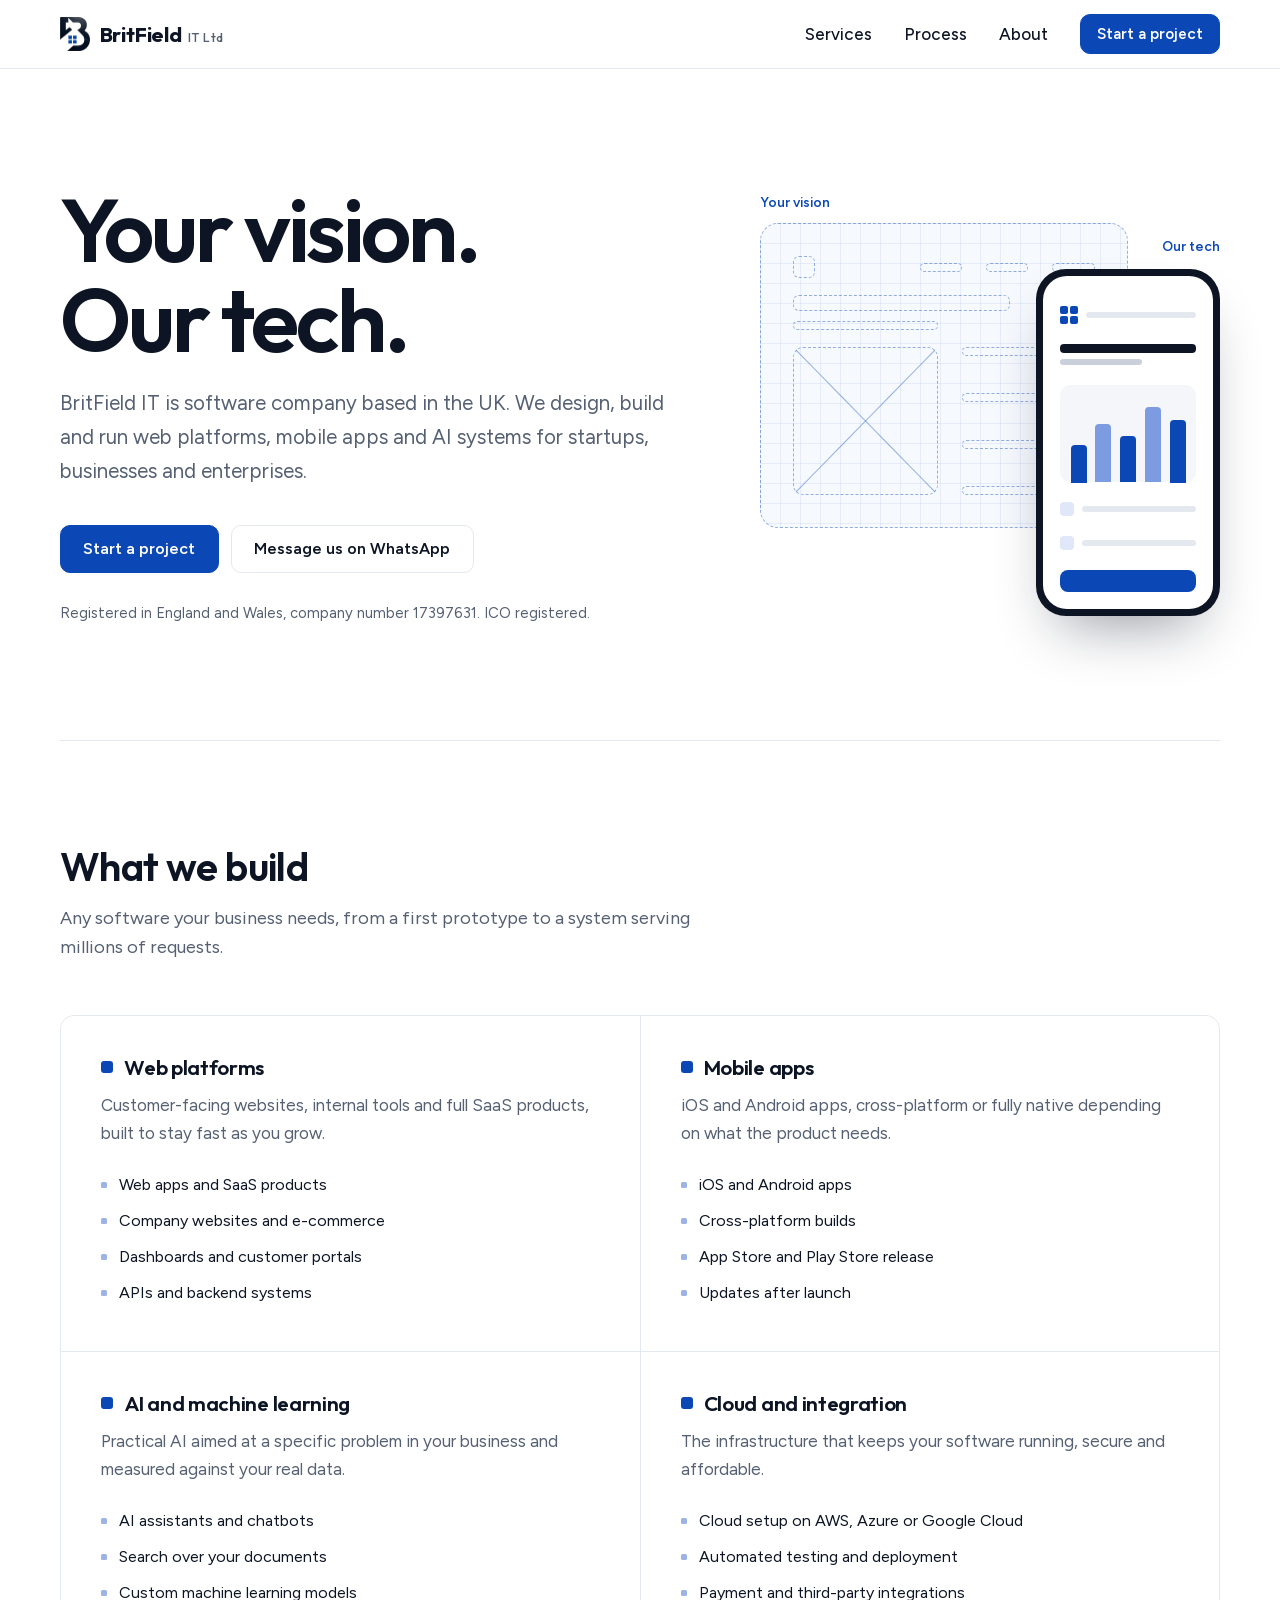
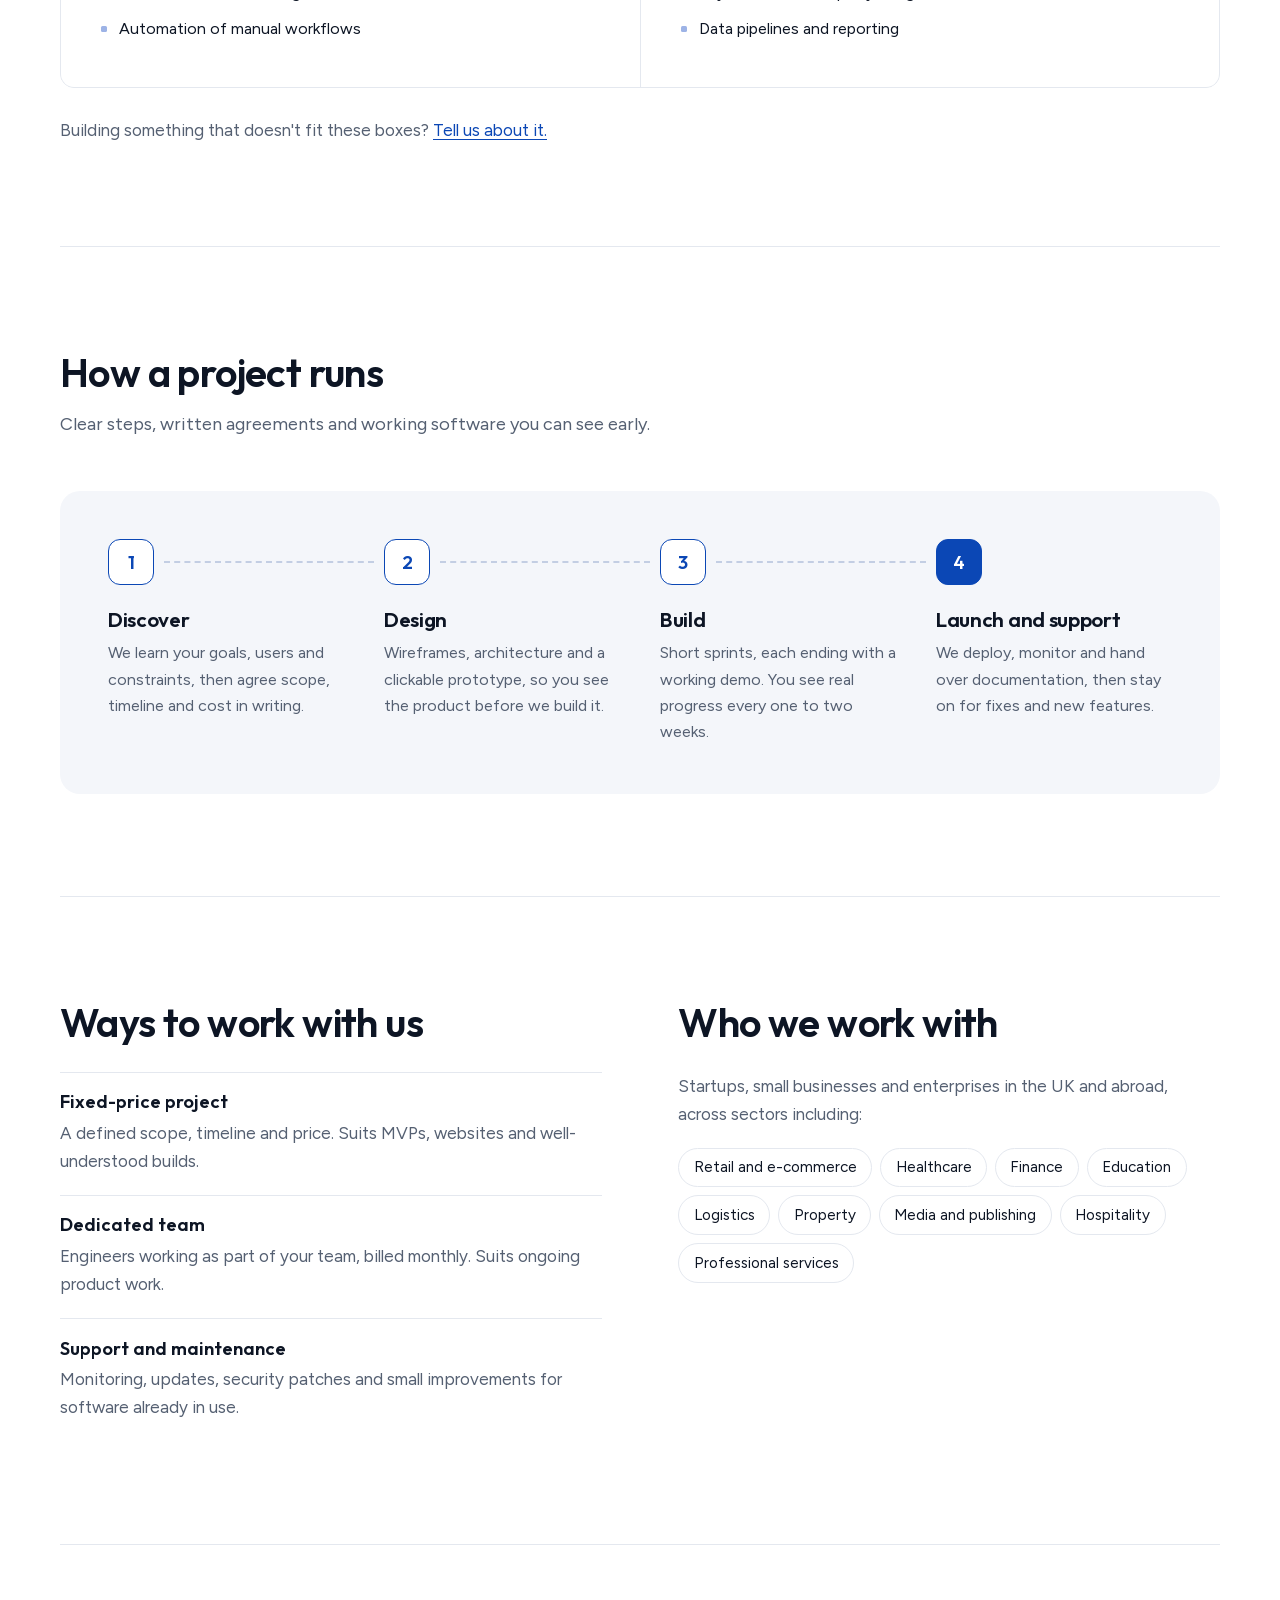
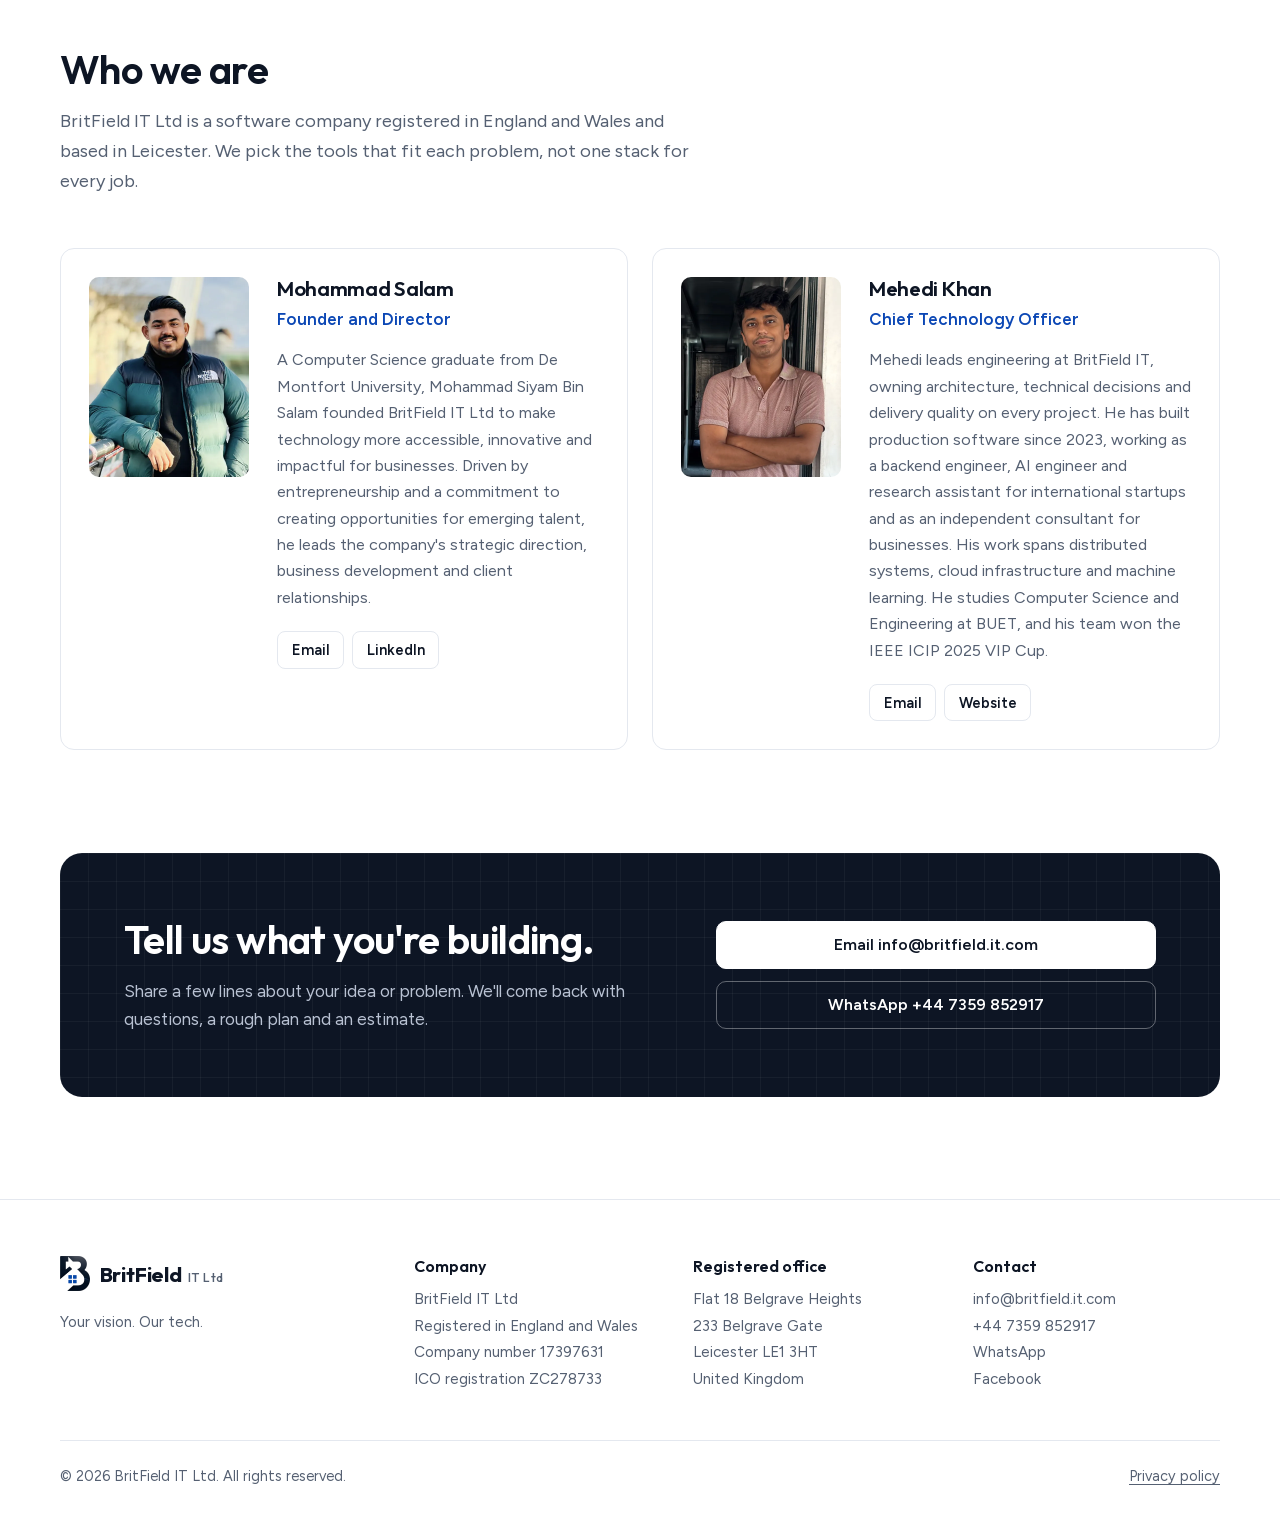
==== site/index.html @ c87a5aa4 "Add company website and GitHub Pages deploy Static site in site/ with home and privacy pages, self-h" ====
<!doctype html>
<html lang="en-GB">
<head>
  <meta charset="utf-8">
  <meta name="viewport" content="width=device-width, initial-scale=1">
  <title>BritField IT Ltd | Software development for businesses</title>
  <meta name="description" content="BritField IT Ltd is a UK software company building web platforms, mobile apps, AI systems and cloud infrastructure for startups, businesses and enterprises.">
  <link rel="canonical" href="https://www.britfield.it.com/">
  <meta property="og:type" content="website">
  <meta property="og:title" content="BritField IT Ltd">
  <meta property="og:description" content="Your vision. Our tech. Web, mobile, AI and cloud software for businesses.">
  <meta property="og:url" content="https://www.britfield.it.com/">
  <meta property="og:image" content="https://www.britfield.it.com/assets/img/branding.webp">
  <meta name="twitter:card" content="summary_large_image">
  <meta name="theme-color" content="#ffffff">
  <link rel="icon" type="image/png" sizes="32x32" href="assets/img/favicon-32.png">
  <link rel="apple-touch-icon" href="assets/img/apple-touch-icon.png">
  <link rel="preload" href="assets/fonts/outfit.woff2" as="font" type="font/woff2" crossorigin>
  <link rel="stylesheet" href="assets/style.css">
  <script type="application/ld+json">
  {
    "@context": "https://schema.org",
    "@type": "Organization",
    "name": "BritField IT Ltd",
    "url": "https://www.britfield.it.com",
    "logo": "https://www.britfield.it.com/assets/img/logo.webp",
    "email": "info@britfield.it.com",
    "telephone": "+447359852917",
    "slogan": "Your vision. Our tech.",
    "foundingDate": "2026-08-13",
    "address": {
      "@type": "PostalAddress",
      "streetAddress": "Flat 18 Belgrave Heights, 233 Belgrave Gate",
      "addressLocality": "Leicester",
      "postalCode": "LE1 3HT",
      "addressCountry": "GB"
    },
    "sameAs": ["https://www.facebook.com/britfield.it"]
  }
  </script>
</head>
<body>
  <header class="site-header">
    <div class="wrap header-inner">
      <a class="brand" href="#top" aria-label="BritField IT, home">
        <img src="assets/img/logo.webp" alt="" width="30" height="35">
        <span>BritField <small>IT Ltd</small></span>
      </a>
      <button class="nav-toggle" aria-expanded="false" aria-controls="nav" aria-label="Open menu"><span></span><span></span><span></span></button>
      <nav id="nav" class="nav">
        <a href="#services">Services</a>
        <a href="#process">Process</a>
        <a href="#about">About</a>
        <a class="btn btn-small" href="#contact">Start a project</a>
      </nav>
    </div>
  </header>

  <main id="top">
    <section class="hero wrap">
      <div class="hero-copy">
        <h1>Your vision.<br> Our tech.</h1>
        <p class="lede">BritField IT is software company based in the UK. We design, build and run web platforms, mobile apps and AI systems for startups, businesses and enterprises.</p>
        <div class="actions">
          <a class="btn" href="mailto:info@britfield.it.com?subject=New%20project%20enquiry">Start a project</a>
          <a class="btn btn-ghost" href="https://wa.me/447359852917">Message us on WhatsApp</a>
        </div>
        <p class="credentials">Registered in England and Wales, company number 17397631. ICO registered.</p>
      </div>
      <div class="vision" aria-hidden="true">
        <div class="sketch">
          <span class="note">Your vision</span>
          <div class="w-nav"><i></i><b></b><b></b><b></b></div>
          <div class="w-head"><b></b><b></b></div>
          <div class="w-body">
            <div class="w-img"></div>
            <div class="w-list"><b></b><b></b><b></b><b></b></div>
          </div>
        </div>
        <div class="device">
          <span class="note">Our tech</span>
          <div class="screen">
            <div class="s-top"><span class="s-icon"><i></i><i></i><i></i><i></i></span><b></b></div>
            <div class="s-head"><b></b><b></b></div>
            <div class="s-chart"><i style="--h:45%"></i><i style="--h:70%"></i><i style="--h:55%"></i><i style="--h:90%"></i><i style="--h:75%"></i></div>
            <div class="s-row"><i></i><b></b></div>
            <div class="s-row"><i></i><b></b></div>
            <div class="s-btn"></div>
          </div>
        </div>
      </div>
    </section>

    <section id="services" class="section wrap">
      <div class="section-head">
        <h2>What we build</h2>
        <p>Any software your business needs, from a first prototype to a system serving millions of requests.</p>
      </div>
      <div class="panes">
        <article id="web" class="pane">
          <h3>Web platforms</h3>
          <p>Customer-facing websites, internal tools and full SaaS products, built to stay fast as you grow.</p>
          <ul>
            <li>Web apps and SaaS products</li>
            <li>Company websites and e-commerce</li>
            <li>Dashboards and customer portals</li>
            <li>APIs and backend systems</li>
          </ul>
        </article>
        <article id="mobile" class="pane">
          <h3>Mobile apps</h3>
          <p>iOS and Android apps, cross-platform or fully native depending on what the product needs.</p>
          <ul>
            <li>iOS and Android apps</li>
            <li>Cross-platform builds</li>
            <li>App Store and Play Store release</li>
            <li>Updates after launch</li>
          </ul>
        </article>
        <article id="ai" class="pane">
          <h3>AI and machine learning</h3>
          <p>Practical AI aimed at a specific problem in your business and measured against your real data.</p>
          <ul>
            <li>AI assistants and chatbots</li>
            <li>Search over your documents</li>
            <li>Custom machine learning models</li>
            <li>Automation of manual workflows</li>
          </ul>
        </article>
        <article id="cloud" class="pane">
          <h3>Cloud and integration</h3>
          <p>The infrastructure that keeps your software running, secure and affordable.</p>
          <ul>
            <li>Cloud setup on AWS, Azure or Google Cloud</li>
            <li>Automated testing and deployment</li>
            <li>Payment and third-party integrations</li>
            <li>Data pipelines and reporting</li>
          </ul>
        </article>
      </div>
      <p class="aside">Building something that doesn't fit these boxes? <a href="#contact">Tell us about it.</a></p>
    </section>

    <section id="process" class="section wrap">
      <div class="section-head">
        <h2>How a project runs</h2>
        <p>Clear steps, written agreements and working software you can see early.</p>
      </div>
      <ol class="steps">
        <li>
          <span class="mark">1</span>
          <h3>Discover</h3>
          <p>We learn your goals, users and constraints, then agree scope, timeline and cost in writing.</p>
        </li>
        <li>
          <span class="mark">2</span>
          <h3>Design</h3>
          <p>Wireframes, architecture and a clickable prototype, so you see the product before we build it.</p>
        </li>
        <li>
          <span class="mark">3</span>
          <h3>Build</h3>
          <p>Short sprints, each ending with a working demo. You see real progress every one to two weeks.</p>
        </li>
        <li>
          <span class="mark">4</span>
          <h3>Launch and support</h3>
          <p>We deploy, monitor and hand over documentation, then stay on for fixes and new features.</p>
        </li>
      </ol>
    </section>

    <section class="section wrap split">
      <div>
        <h2>Ways to work with us</h2>
        <dl class="models">
          <dt>Fixed-price project</dt>
          <dd>A defined scope, timeline and price. Suits MVPs, websites and well-understood builds.</dd>
          <dt>Dedicated team</dt>
          <dd>Engineers working as part of your team, billed monthly. Suits ongoing product work.</dd>
          <dt>Support and maintenance</dt>
          <dd>Monitoring, updates, security patches and small improvements for software already in use.</dd>
        </dl>
      </div>
      <div>
        <h2>Who we work with</h2>
        <p class="muted">Startups, small businesses and enterprises in the UK and abroad, across sectors including:</p>
        <ul class="tags">
          <li>Retail and e-commerce</li>
          <li>Healthcare</li>
          <li>Finance</li>
          <li>Education</li>
          <li>Logistics</li>
          <li>Property</li>
          <li>Media and publishing</li>
          <li>Hospitality</li>
          <li>Professional services</li>
        </ul>
      </div>
    </section>

    <section id="about" class="section wrap">
      <div class="section-head">
        <h2>Who we are</h2>
        <p>BritField IT Ltd is a software company registered in England and Wales and based in Leicester. We pick the tools that fit each problem, not one stack for every job.</p>
      </div>
      <div class="team">
        <article class="person">
          <img src="assets/img/mohammad-salam.webp" alt="Mohammad Salam" width="640" height="800" loading="lazy">
          <div>
            <h3>Mohammad Salam</h3>
            <p class="role">Founder and Director</p>
            <p>A Computer Science graduate from De Montfort University, Mohammad Siyam Bin Salam founded BritField IT Ltd to make technology more accessible, innovative and impactful for businesses. Driven by entrepreneurship and a commitment to creating opportunities for emerging talent, he leads the company's strategic direction, business development and client relationships.</p>
            <p class="links">
              <a href="mailto:sbsr31@gmail.com">Email</a>
              <a href="https://www.linkedin.com/in/mohammad-salam-21124b236">LinkedIn</a>
            </p>
          </div>
        </article>
        <article class="person">
          <img src="assets/img/mehedi-khan.webp" alt="Mehedi Khan" width="640" height="800" loading="lazy">
          <div>
            <h3>Mehedi Khan</h3>
            <p class="role">Chief Technology Officer</p>
            <p>Mehedi leads engineering at BritField IT, owning architecture, technical decisions and delivery quality on every project. He has built production software since 2023, working as a backend engineer, AI engineer and research assistant for international startups and as an independent consultant for businesses. His work spans distributed systems, cloud infrastructure and machine learning. He studies Computer Science and Engineering at BUET, and his team won the IEEE ICIP 2025 VIP Cup.</p>
            <p class="links">
              <a href="mailto:mehedi.72.khan@gmail.com">Email</a>
              <a href="https://mehedikhan.me">Website</a>
            </p>
          </div>
        </article>
      </div>
    </section>

    <section id="contact" class="section wrap">
      <div class="contact">
        <div>
          <h2>Tell us what you're building.</h2>
          <p>Share a few lines about your idea or problem. We'll come back with questions, a rough plan and an estimate.</p>
        </div>
        <div class="contact-actions">
          <a class="btn btn-light" href="mailto:info@britfield.it.com?subject=New%20project%20enquiry">Email info@britfield.it.com</a>
          <a class="btn btn-outline-light" href="https://wa.me/447359852917">WhatsApp +44 7359 852917</a>
        </div>
      </div>
    </section>
  </main>

  <footer class="site-footer">
    <div class="wrap footer-grid">
      <div>
        <a class="brand" href="#top">
          <img src="assets/img/logo.webp" alt="" width="30" height="35">
          <span>BritField <small>IT Ltd</small></span>
        </a>
        <p class="muted">Your vision. Our tech.</p>
      </div>
      <div>
        <h2>Company</h2>
        <p>BritField IT Ltd<br>Registered in England and Wales<br>Company number 17397631<br>ICO registration ZC278733</p>
      </div>
      <div>
        <h2>Registered office</h2>
        <address>Flat 18 Belgrave Heights<br>233 Belgrave Gate<br>Leicester LE1 3HT<br>United Kingdom</address>
      </div>
      <div>
        <h2>Contact</h2>
        <p>
          <a href="mailto:info@britfield.it.com">info@britfield.it.com</a><br>
          <a href="tel:+447359852917">+44 7359 852917</a><br>
          <a href="https://wa.me/447359852917">WhatsApp</a><br>
          <a href="https://www.facebook.com/britfield.it">Facebook</a>
        </p>
      </div>
    </div>
    <div class="wrap footer-base">
      <p>&copy; 2026 BritField IT Ltd. All rights reserved.</p>
      <a href="privacy.html">Privacy policy</a>
    </div>
  </footer>

  <script src="assets/main.js"></script>
</body>
</html>
---- site/assets/style.css ----
@font-face {
  font-family: "Outfit";
  src: url("fonts/outfit.woff2") format("woff2");
  font-weight: 500 700;
  font-display: swap;
}
@font-face {
  font-family: "Figtree";
  src: url("fonts/figtree.woff2") format("woff2");
  font-weight: 400 600;
  font-display: swap;
}

:root {
  --ink: #0d1524;
  --blue: #0b47b5;
  --blue-deep: #083a95;
  --slate: #556072;
  --line: #e4e8ef;
  --mist: #f4f6fa;
  --radius: 14px;
  --display: "Outfit", system-ui, sans-serif;
  --body: "Figtree", system-ui, sans-serif;
}

*, *::before, *::after { box-sizing: border-box; }
html { scroll-behavior: smooth; scroll-padding-top: 80px; }
body {
  margin: 0;
  background: #fff;
  color: var(--ink);
  font: 400 1.0625rem/1.65 var(--body);
  -webkit-font-smoothing: antialiased;
}
img { display: block; max-width: 100%; height: auto; }
a { color: var(--blue); text-underline-offset: 3px; }
a:hover { color: var(--blue-deep); }
:focus-visible { outline: 2px solid var(--blue); outline-offset: 3px; border-radius: 4px; }
h1, h2, h3 { font-family: var(--display); font-weight: 600; line-height: 1.1; margin: 0; letter-spacing: -0.015em; }
h2 { font-size: clamp(1.75rem, 3.2vw, 2.5rem); }
h3 { font-size: 1.3rem; }
p { margin: 0; }
.muted { color: var(--slate); }

.wrap { width: min(1160px, 100% - 2.5rem); margin-inline: auto; }

/* Buttons */
.btn {
  display: inline-flex;
  align-items: center;
  justify-content: center;
  min-height: 48px;
  padding: 0 1.4rem;
  border-radius: 10px;
  border: 1.5px solid var(--blue);
  background: var(--blue);
  color: #fff;
  font: 600 1rem var(--body);
  text-decoration: none;
  transition: background .15s, border-color .15s, color .15s;
}
.btn:hover { background: var(--blue-deep); border-color: var(--blue-deep); color: #fff; }
.btn-small { min-height: 40px; padding: 0 1rem; font-size: .95rem; }
.btn-ghost { background: transparent; color: var(--ink); border-color: var(--line); }
.btn-ghost:hover { background: var(--mist); color: var(--ink); border-color: var(--line); }
.btn-light { background: #fff; color: var(--ink); border-color: #fff; }
.btn-light:hover { background: var(--mist); color: var(--ink); border-color: var(--mist); }
.btn-outline-light { background: transparent; color: #fff; border-color: rgba(255,255,255,.35); }
.btn-outline-light:hover { background: rgba(255,255,255,.08); border-color: #fff; }

/* Header */
.site-header {
  position: sticky;
  top: 0;
  z-index: 10;
  background: rgba(255,255,255,.92);
  backdrop-filter: blur(10px);
  border-bottom: 1px solid var(--line);
}
.header-inner { display: flex; align-items: center; justify-content: space-between; height: 68px; }
.brand { display: inline-flex; align-items: center; gap: .6rem; color: var(--ink); text-decoration: none; }
.brand:hover { color: var(--ink); }
.brand img { width: 30px; }
.brand span { font: 700 1.3rem var(--display); letter-spacing: -0.01em; }
.brand small { font-weight: 500; font-size: .8rem; color: var(--slate); letter-spacing: .04em; margin-left: .15rem; }
.nav { display: flex; align-items: center; gap: 2rem; }
.nav a:not(.btn) { color: var(--ink); text-decoration: none; font-weight: 500; }
.nav a:not(.btn):hover { color: var(--blue); }
.nav-toggle {
  display: none;
  position: relative;
  width: 44px;
  height: 44px;
  margin-right: -10px;
  background: none;
  border: 0;
  cursor: pointer;
}
.nav-toggle span {
  position: absolute;
  left: 11px;
  width: 22px;
  height: 2px;
  border-radius: 2px;
  background: var(--ink);
  transition: transform .2s, opacity .2s;
}
.nav-toggle span:nth-child(1) { top: 15px; }
.nav-toggle span:nth-child(2) { top: 21px; }
.nav-toggle span:nth-child(3) { top: 27px; }
.nav-toggle[aria-expanded="true"] span:nth-child(1) { transform: translateY(6px) rotate(45deg); }
.nav-toggle[aria-expanded="true"] span:nth-child(2) { opacity: 0; }
.nav-toggle[aria-expanded="true"] span:nth-child(3) { transform: translateY(-6px) rotate(-45deg); }

/* Hero */
.hero {
  display: grid;
  grid-template-columns: 1.15fr .85fr;
  gap: clamp(2.5rem, 6vw, 6rem);
  align-items: center;
  padding-block: clamp(3.5rem, 9vw, 7.5rem);
}
.hero h1 { font-size: clamp(2.9rem, 7vw, 5.6rem); letter-spacing: -0.035em; line-height: 1; }
.lede { margin-top: 1.5rem; font-size: clamp(1.1rem, 1.6vw, 1.3rem); color: var(--slate); max-width: 34em; }
.actions { display: flex; flex-wrap: wrap; gap: .75rem; margin-top: 2.25rem; }
.credentials { margin-top: 1.75rem; font-size: .92rem; color: var(--slate); }

/* Hero illustration: a wireframe sketch (vision) becoming a built app (tech) */
.vision {
  --wire: rgba(11, 71, 181, .42);
  position: relative;
  width: min(100%, 540px);
  aspect-ratio: 1 / .92;
  justify-self: end;
}
.vision b, .vision i { display: block; }
.note {
  position: absolute;
  top: -1.9rem;
  left: 0;
  font: 600 .85rem var(--body);
  color: var(--blue);
  white-space: nowrap;
}
.sketch {
  position: absolute;
  inset: 1.9rem auto auto 0;
  width: 80%;
  height: 72%;
  display: flex;
  flex-direction: column;
  gap: 7%;
  padding: 7%;
  border: 1.5px dashed var(--wire);
  border-radius: 18px;
  background-color: #f6f9fe;
  background-image:
    linear-gradient(rgba(11, 71, 181, .07) 1px, transparent 1px),
    linear-gradient(90deg, rgba(11, 71, 181, .07) 1px, transparent 1px);
  background-size: 20px 20px;
  background-position: -1px -1px;
  animation: fade-in .6s ease-out both;
}
.sketch b { height: 9px; border: 1.5px dashed var(--wire); border-radius: 6px; }
.w-nav { display: flex; align-items: center; gap: 8%; }
.w-nav i { width: 22px; height: 22px; border: 1.5px dashed var(--wire); border-radius: 6px; margin-right: auto; }
.w-nav b { width: 14%; }
.w-head { display: grid; gap: 10px; }
.w-head b:first-child { width: 72%; height: 16px; }
.w-head b:last-child { width: 48%; }
.w-body { flex: 1; display: grid; grid-template-columns: 1.1fr 1fr; gap: 8%; }
.w-img {
  border: 1.5px dashed var(--wire);
  border-radius: 10px;
  background:
    linear-gradient(to top right, transparent calc(50% - 1px), var(--wire) 50%, transparent calc(50% + 1px)),
    linear-gradient(to bottom right, transparent calc(50% - 1px), var(--wire) 50%, transparent calc(50% + 1px));
}
.w-list { display: flex; flex-direction: column; justify-content: space-between; }
.w-list b:nth-child(odd) { width: 88%; }

.device {
  position: absolute;
  right: 0;
  bottom: 0;
  width: 40%;
  aspect-ratio: 9 / 17;
  padding: 7px;
  border-radius: 30px;
  background: var(--ink);
  box-shadow: 0 30px 60px -24px rgba(13, 21, 36, .45);
  animation: rise .7s cubic-bezier(.2, .7, .2, 1) .35s both;
}
.device .note { left: auto; right: 0; }
.screen {
  height: 100%;
  display: flex;
  flex-direction: column;
  gap: 7%;
  padding: 18% 10% 10%;
  border-radius: 24px;
  background: #fff;
}
.s-top { display: flex; align-items: center; gap: 8px; }
.s-top b { flex: 1; height: 6px; border-radius: 3px; background: var(--line); }
.s-icon { display: grid; grid-template-columns: 1fr 1fr; gap: 2px; width: 18px; }
.s-icon i { aspect-ratio: 1; border-radius: 2px; background: var(--blue); }
.s-head { display: grid; gap: 6px; }
.s-head b { height: 9px; border-radius: 4px; background: var(--ink); }
.s-head b:last-child { width: 60%; height: 6px; background: #c9d0db; }
.s-chart {
  flex: 1;
  display: flex;
  align-items: flex-end;
  gap: 8%;
  padding: 10% 8% 0;
  border-radius: 10px;
  background: var(--mist);
}
.s-chart i { flex: 1; height: var(--h); border-radius: 4px 4px 0 0; background: var(--blue); transform-origin: bottom; animation: grow .6s cubic-bezier(.2, .7, .2, 1) .8s both; }
.s-chart i:nth-child(2n) { background: #7c9be0; }
.s-row { display: flex; align-items: center; gap: 8px; }
.s-row i { width: 14px; height: 14px; border-radius: 4px; background: #dfe7f8; }
.s-row b { flex: 1; height: 6px; border-radius: 3px; background: var(--line); }
.s-btn { height: 22px; border-radius: 8px; background: var(--blue); }
@keyframes fade-in { from { opacity: 0; } }
@keyframes rise { from { opacity: 0; transform: translateY(28px); } }
@keyframes grow { from { transform: scaleY(0); } }

/* Sections */
.section { padding-block: clamp(3.5rem, 8vw, 6.5rem); border-top: 1px solid var(--line); }
.section-head { max-width: 40rem; margin-bottom: clamp(2rem, 5vw, 3.25rem); }
.section-head p { margin-top: 1rem; color: var(--slate); font-size: 1.125rem; }

.panes {
  display: grid;
  grid-template-columns: 1fr 1fr;
  gap: 1px;
  background: var(--line);
  border: 1px solid var(--line);
  border-radius: var(--radius);
  overflow: hidden;
}
.pane { background: #fff; padding: clamp(1.5rem, 3.5vw, 2.5rem); }
.pane h3 { display: flex; align-items: center; gap: .7rem; }
.pane h3::before { content: ""; width: 12px; height: 12px; border-radius: 3px; background: var(--blue); flex: none; }
.pane > p { margin-top: .75rem; color: var(--slate); }
.pane ul { margin: 1.25rem 0 0; padding: 0; list-style: none; }
.pane li { display: flex; align-items: center; gap: .75rem; padding: .3rem 0; font-size: 1rem; }
.pane li::before { content: ""; width: 6px; height: 6px; border-radius: 1.5px; background: #9db3e6; flex: none; }
.aside { margin-top: 1.75rem; color: var(--slate); }

.steps {
  --mark: 46px;
  position: relative;
  list-style: none;
  margin: 0;
  padding: clamp(1.75rem, 4vw, 3rem);
  display: grid;
  grid-template-columns: repeat(4, 1fr);
  gap: 2.5rem;
  border-radius: 20px;
  background: var(--mist);
}
.steps li { position: relative; }
.steps li:not(:last-child)::after {
  content: "";
  position: absolute;
  top: calc(var(--mark) / 2 - 1px);
  left: calc(var(--mark) + 10px);
  right: calc(10px - 2.5rem);
  border-top: 2px dashed #c3cee3;
}
.mark {
  display: grid;
  place-items: center;
  width: var(--mark);
  height: var(--mark);
  margin-bottom: 1.4rem;
  border: 1.5px solid var(--blue);
  border-radius: 12px;
  background: #fff;
  color: var(--blue);
  font: 600 1.15rem var(--display);
}
.steps li:last-child .mark { background: var(--blue); color: #fff; }
.steps p { margin-top: .6rem; color: var(--slate); font-size: 1rem; }

.split { display: grid; grid-template-columns: 1fr 1fr; gap: clamp(2.5rem, 6vw, 6rem); }
.models { margin: 1.75rem 0 0; }
.models dt { font: 600 1.15rem var(--display); padding-top: 1.1rem; border-top: 1px solid var(--line); }
.models dd { margin: .35rem 0 1.25rem; color: var(--slate); }
.split .muted { margin-top: 1.75rem; }
.tags { list-style: none; padding: 0; margin: 1.25rem 0 0; display: flex; flex-wrap: wrap; gap: .5rem; }
.tags li { border: 1px solid var(--line); border-radius: 999px; padding: .4rem .9rem; font-size: .95rem; }

.team { display: grid; grid-template-columns: 1fr 1fr; gap: 1.5rem; }
.person {
  display: grid;
  grid-template-columns: 160px 1fr;
  gap: 1.75rem;
  align-items: start;
  padding: clamp(1.25rem, 2.5vw, 1.75rem);
  border: 1px solid var(--line);
  border-radius: var(--radius);
}
.person img { border-radius: 10px; aspect-ratio: 4 / 5; object-fit: cover; background: var(--mist); }
.person .role { color: var(--blue); font-weight: 600; margin: .3rem 0 .9rem; }
.person p:not(.role):not(.links) { color: var(--slate); font-size: 1rem; }
.links { display: flex; gap: .5rem; margin-top: 1.25rem; }
.links a {
  padding: .35rem .85rem;
  border: 1px solid var(--line);
  border-radius: 8px;
  color: var(--ink);
  font-size: .92rem;
  font-weight: 600;
  text-decoration: none;
}
.links a:hover { border-color: var(--blue); color: var(--blue); }

.contact {
  display: grid;
  grid-template-columns: 1.2fr 1fr;
  gap: 2rem 4rem;
  align-items: center;
  background-color: var(--ink);
  background-image:
    linear-gradient(rgba(255, 255, 255, .045) 1px, transparent 1px),
    linear-gradient(90deg, rgba(255, 255, 255, .045) 1px, transparent 1px);
  background-size: 28px 28px;
  color: #fff;
  border-radius: 22px;
  padding: clamp(2rem, 5vw, 4rem);
}
.contact p { margin-top: 1rem; color: #b9c2d3; max-width: 32em; }
.contact-actions { display: grid; gap: .75rem; }
#contact { border-top: 0; padding-top: 0; }

/* Footer */
.site-footer { border-top: 1px solid var(--line); padding-top: 3.5rem; font-size: .95rem; }
.footer-grid { display: grid; grid-template-columns: 1.3fr 1fr 1fr 1fr; gap: 2rem; }
.footer-grid h2 { font: 600 1rem var(--display); margin-bottom: .6rem; letter-spacing: 0; }
.footer-grid p, .footer-grid address { color: var(--slate); font-style: normal; line-height: 1.75; }
.footer-grid .muted { margin-top: .6rem; }
.footer-grid a:not(.brand) { color: var(--slate); text-decoration: none; }
.footer-grid a:not(.brand):hover { color: var(--blue); }
.footer-base { display: flex; justify-content: space-between; gap: 1rem; margin-top: 3rem; padding-block: 1.5rem; border-top: 1px solid var(--line); color: var(--slate); font-size: .9rem; }
.footer-base a { color: var(--slate); }
.site-footer:has(> .footer-base:first-child) { padding-top: 0; }
.footer-base:first-child { margin-top: 0; border-top: 0; }

/* Privacy page */
.doc { max-width: 720px; padding-block: clamp(3rem, 8vw, 5.5rem); }
.doc h1 { font-size: clamp(2.2rem, 5vw, 3.2rem); }
.doc h2 { font-size: 1.4rem; margin: 2.5rem 0 .75rem; }
.doc p, .doc li { color: #2e3747; }
.doc p + p, .doc ul { margin-top: .9rem; }
.doc li + li { margin-top: .35rem; }
.doc .updated { margin-top: .75rem; color: var(--slate); }

/* Tablet */
@media (max-width: 960px) {
  .hero { grid-template-columns: 1fr; }
  .vision { justify-self: center; width: min(100%, 460px); margin-top: 2rem; }
  .steps { grid-template-columns: 1fr; gap: 2rem; }
  .steps li:not(:last-child)::after { top: calc(var(--mark) + 8px); bottom: calc(8px - 2rem); left: calc(var(--mark) / 2 - 1px); right: auto; border-top: 0; border-left: 2px dashed #c3cee3; }
  .steps li { padding-left: calc(var(--mark) + 1.25rem); min-height: var(--mark); }
  .mark { position: absolute; left: 0; top: 0; margin: 0; }
  .steps h3 { padding-top: .6rem; }
  .team { grid-template-columns: 1fr; }
  .contact { grid-template-columns: 1fr; }
  .contact-actions { grid-template-columns: 1fr 1fr; }
  .footer-grid { grid-template-columns: 1fr 1fr; }
}

/* Phone */
@media (max-width: 720px) {
  .nav-toggle { display: block; }
  .nav {
    display: none;
    position: absolute;
    top: 68px;
    left: 0;
    right: 0;
    flex-direction: column;
    align-items: stretch;
    gap: 0;
    padding: .5rem 1.25rem 1.25rem;
    background: #fff;
    border-bottom: 1px solid var(--line);
  }
  .nav.open { display: flex; }
  .nav a:not(.btn) { padding: .85rem 0; border-bottom: 1px solid var(--line); }
  .nav .btn { margin-top: 1rem; }
  .actions .btn { flex: 1 1 100%; }
  .panes, .split, .contact-actions { grid-template-columns: 1fr; }
  .person { grid-template-columns: 1fr; }
  .person img { width: 180px; justify-self: center; }
  .footer-grid { grid-template-columns: 1fr; }
  .footer-base { flex-direction: column; }
}

@media (prefers-reduced-motion: reduce) {
  html { scroll-behavior: auto; }
  * { animation: none !important; transition: none !important; }
}
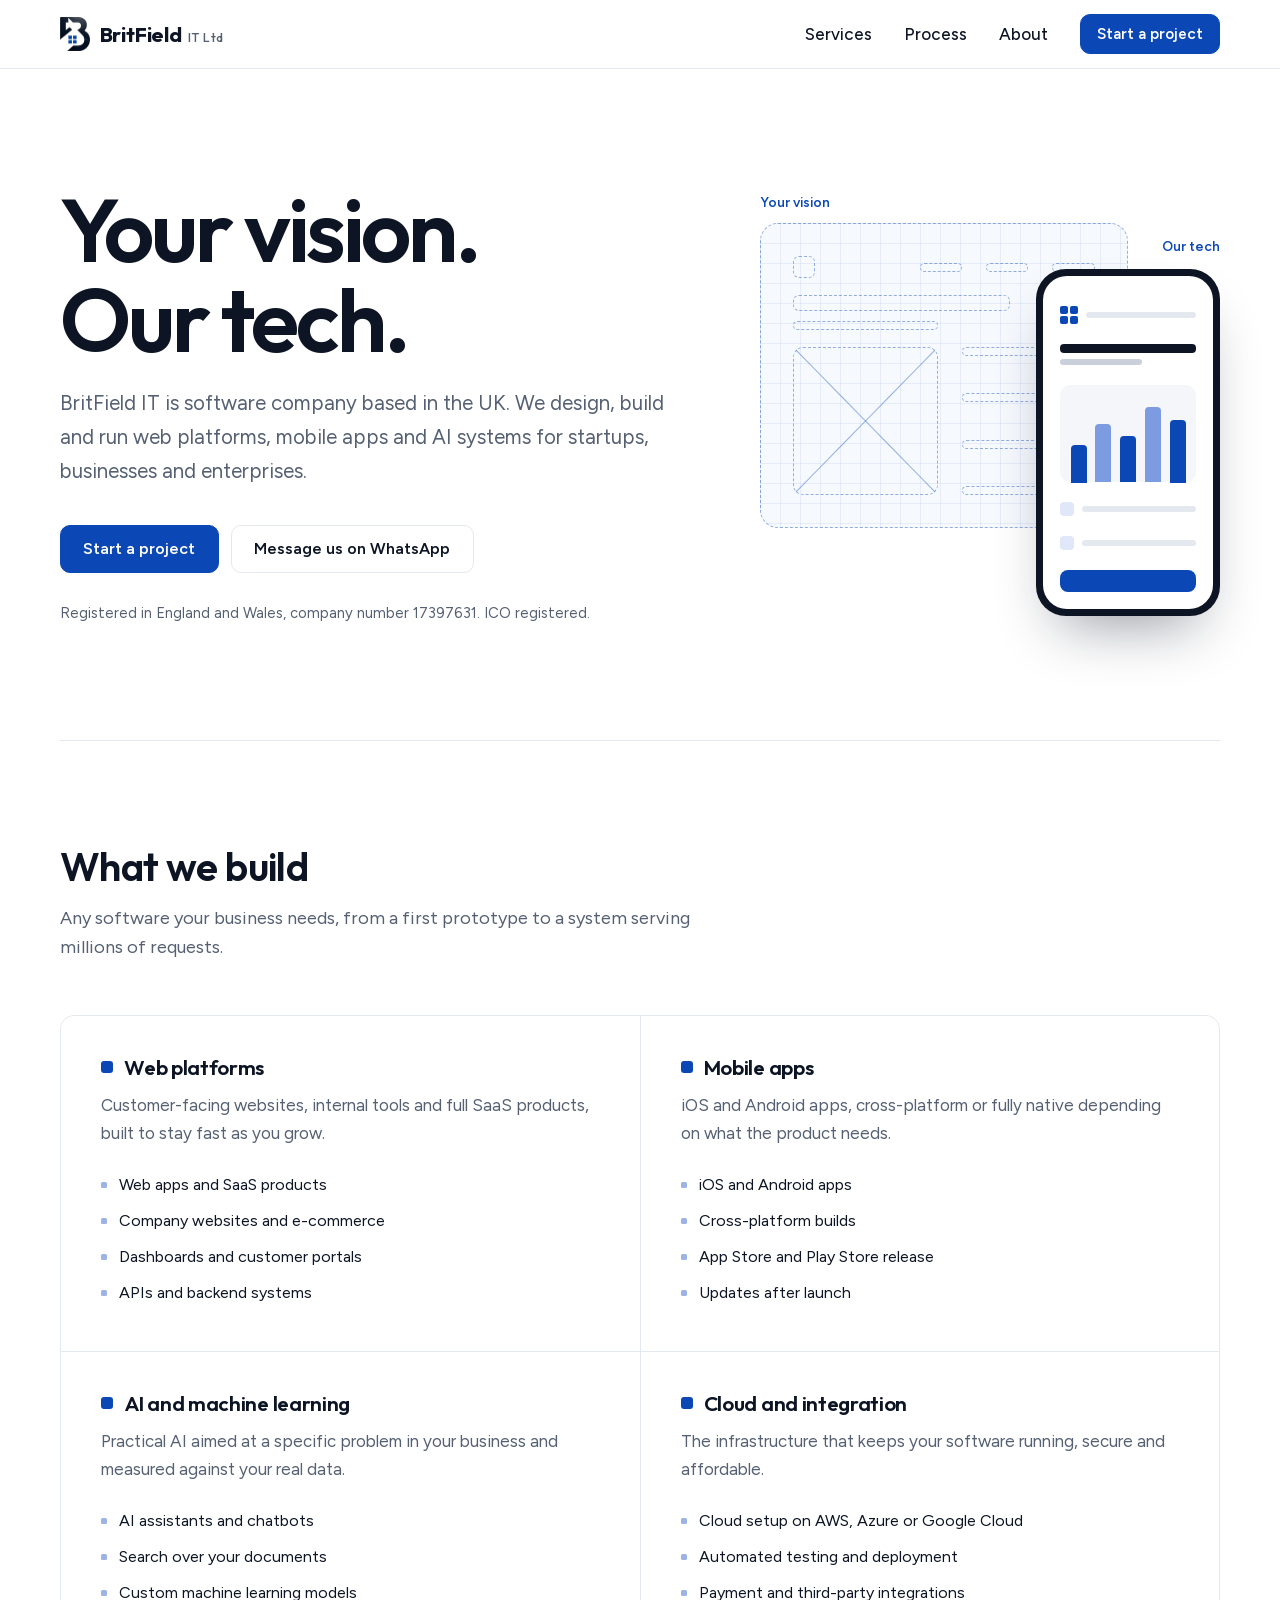
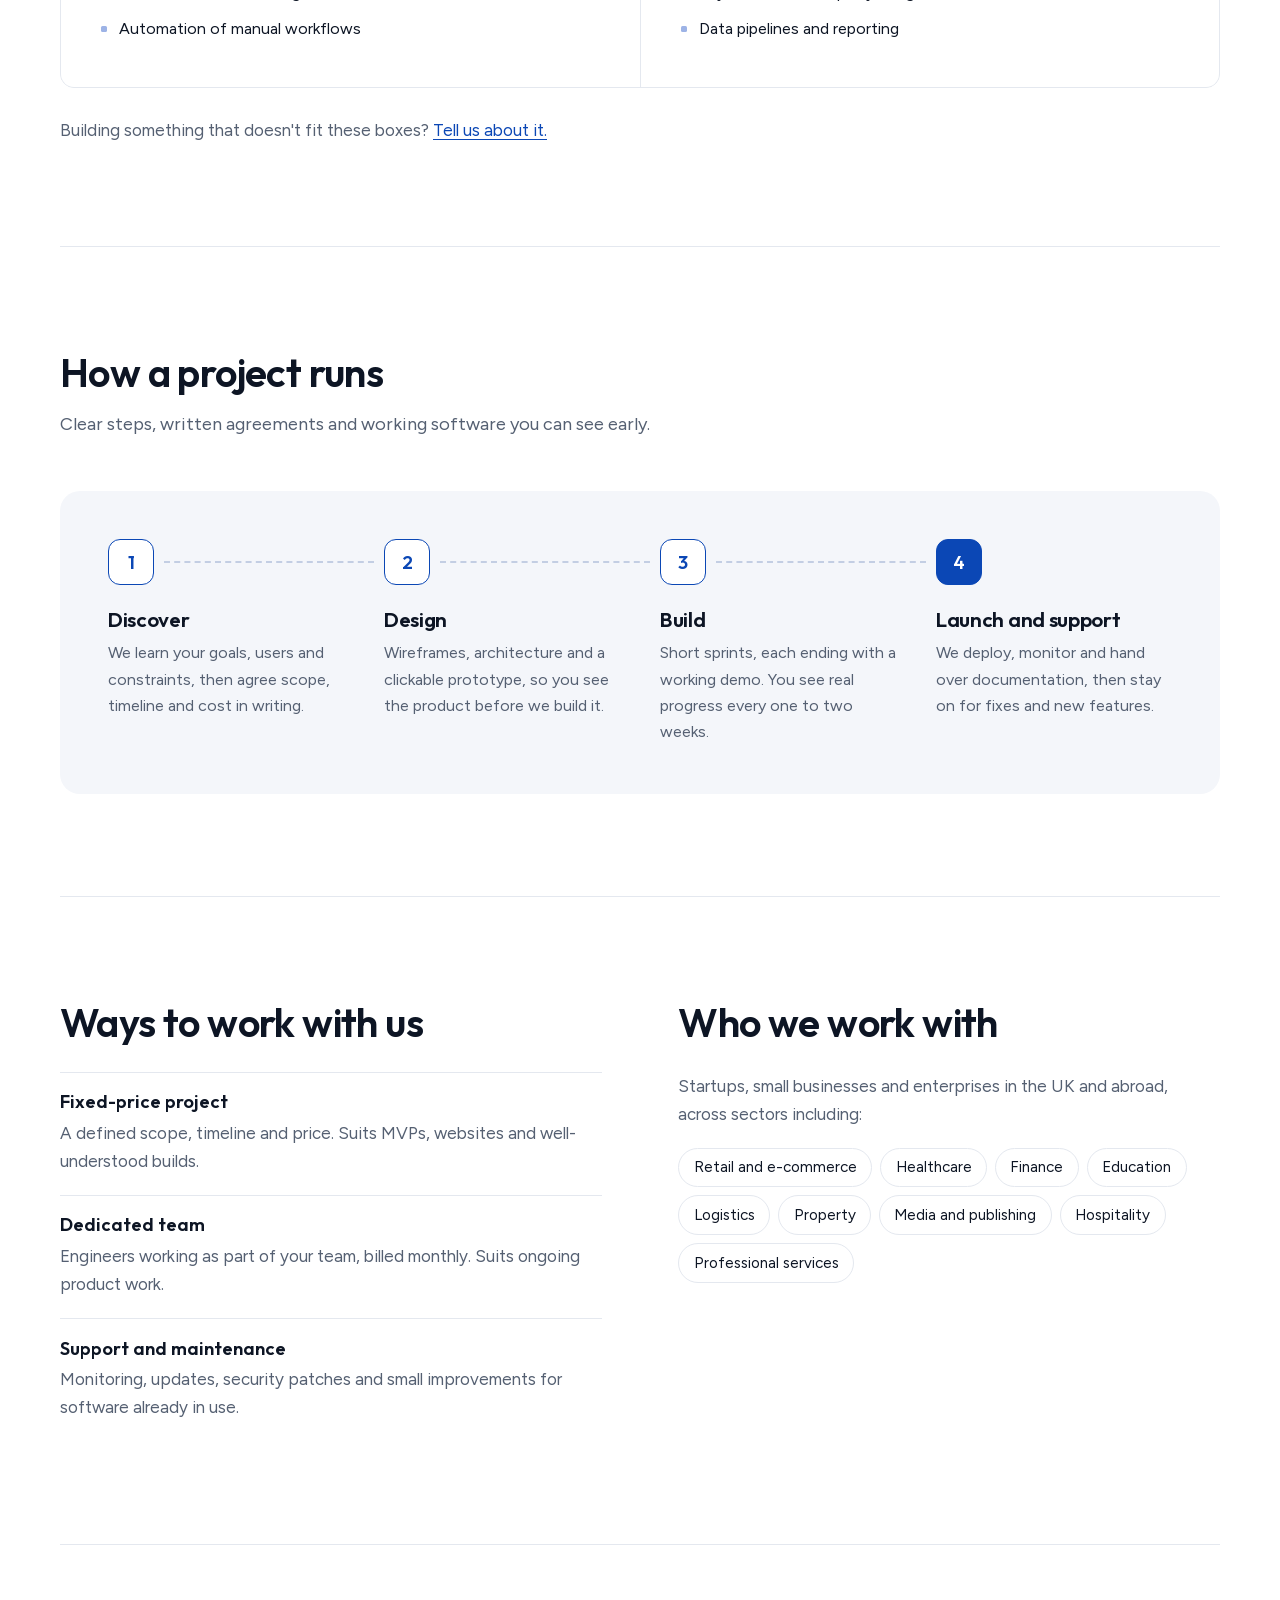
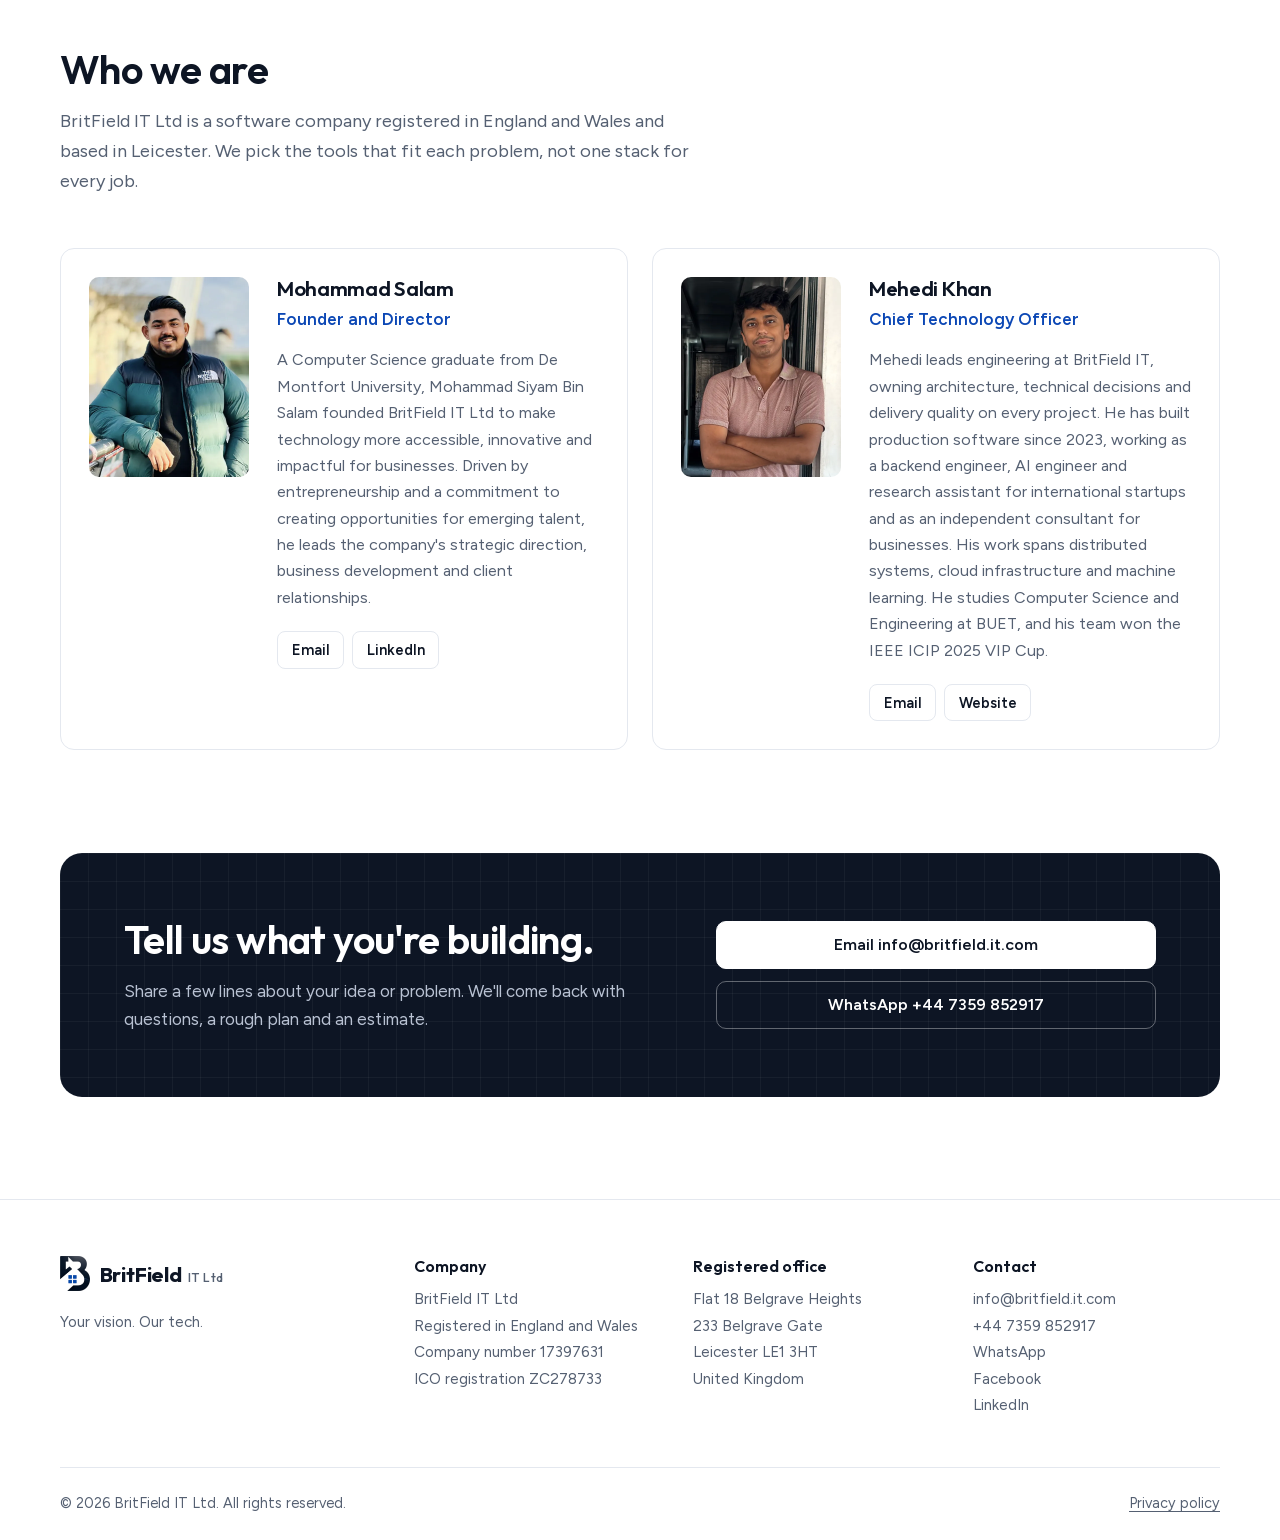
==== commit 3c13bcd5: "Align privacy policy with data protection pack, add LinkedIn Enquiry retention now 12 months, overse" ====
--- a/site/index.html
+++ b/site/index.html
@@ -35,7 +35,7 @@
       "postalCode": "LE1 3HT",
       "addressCountry": "GB"
     },
-    "sameAs": ["https://www.facebook.com/britfield.it"]
+    "sameAs": ["https://www.facebook.com/britfield.it", "https://www.linkedin.com/company/britfield-it/"]
   }
   </script>
 </head>
@@ -269,7 +269,8 @@
           <a href="mailto:info@britfield.it.com">info@britfield.it.com</a><br>
           <a href="tel:+447359852917">+44 7359 852917</a><br>
           <a href="https://wa.me/447359852917">WhatsApp</a><br>
-          <a href="https://www.facebook.com/britfield.it">Facebook</a>
+          <a href="https://www.facebook.com/britfield.it">Facebook</a><br>
+          <a href="https://www.linkedin.com/company/britfield-it/">LinkedIn</a>
         </p>
       </div>
     </div>
